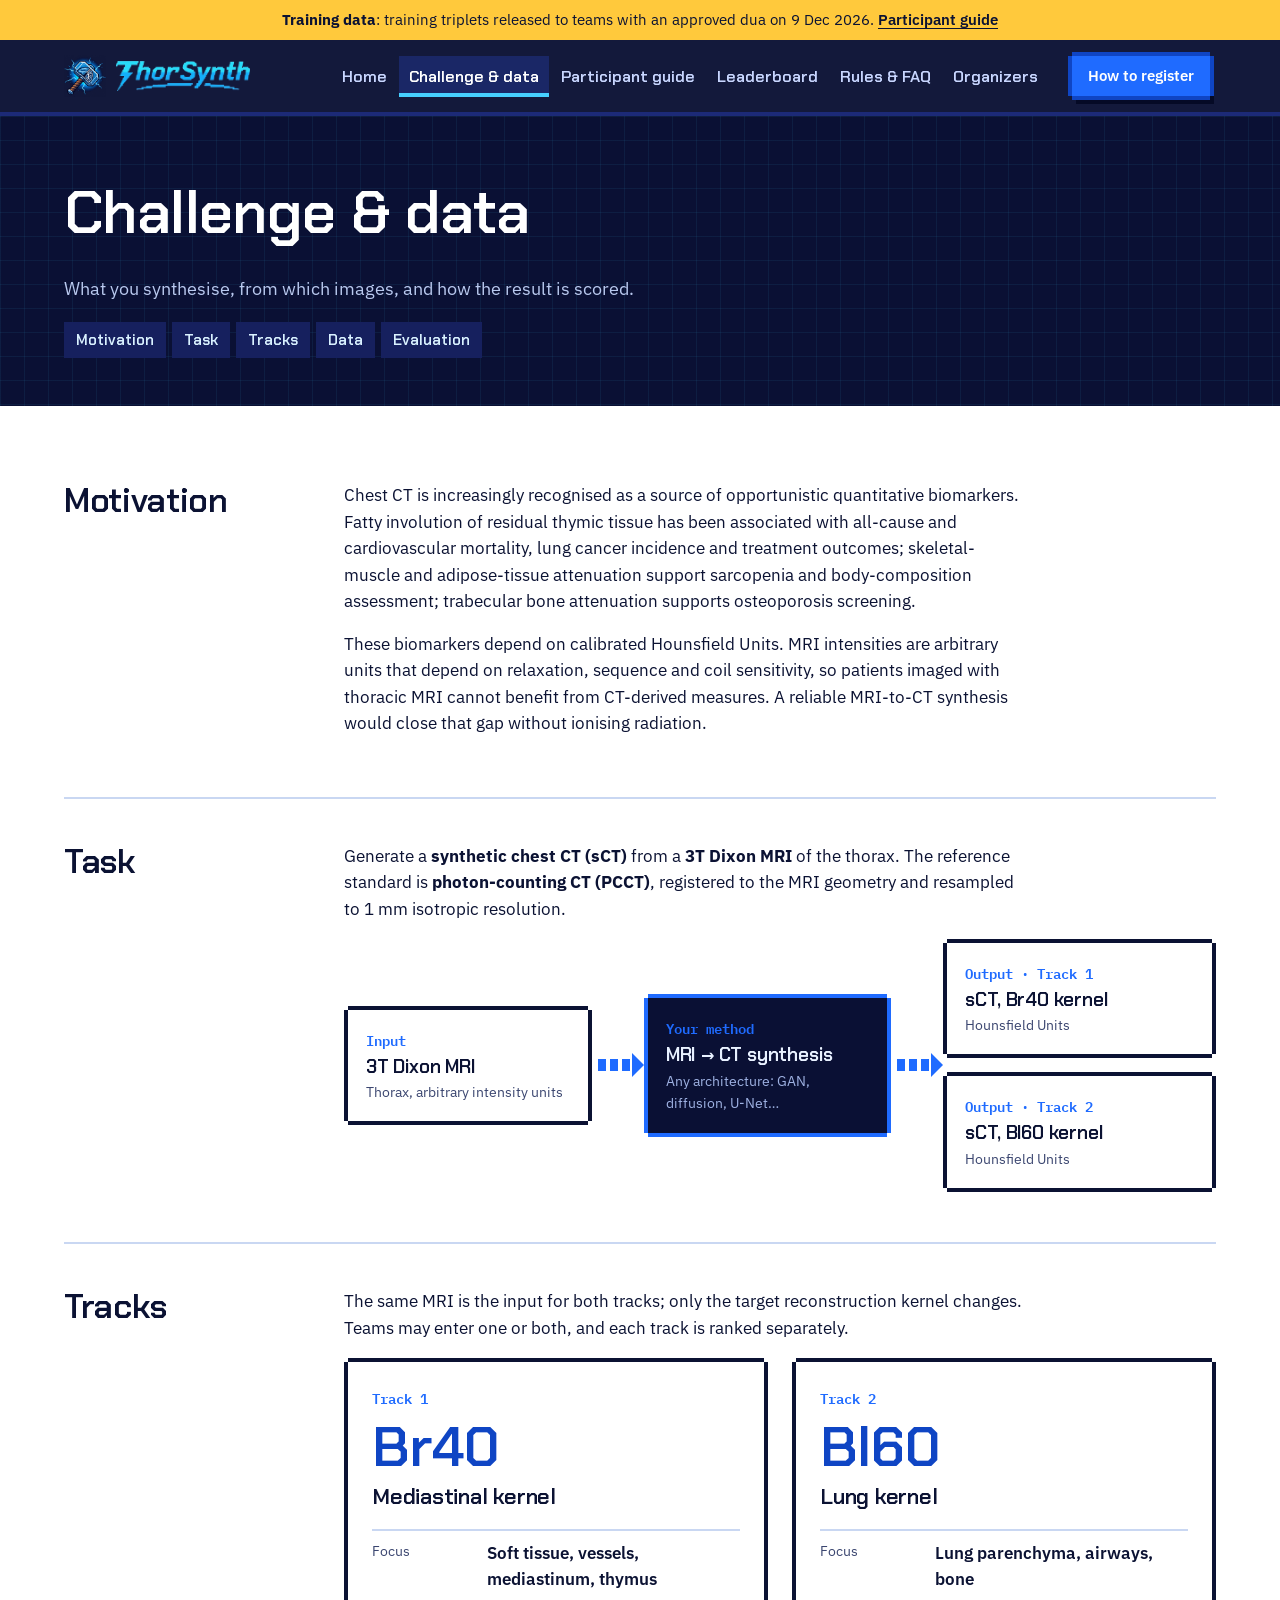
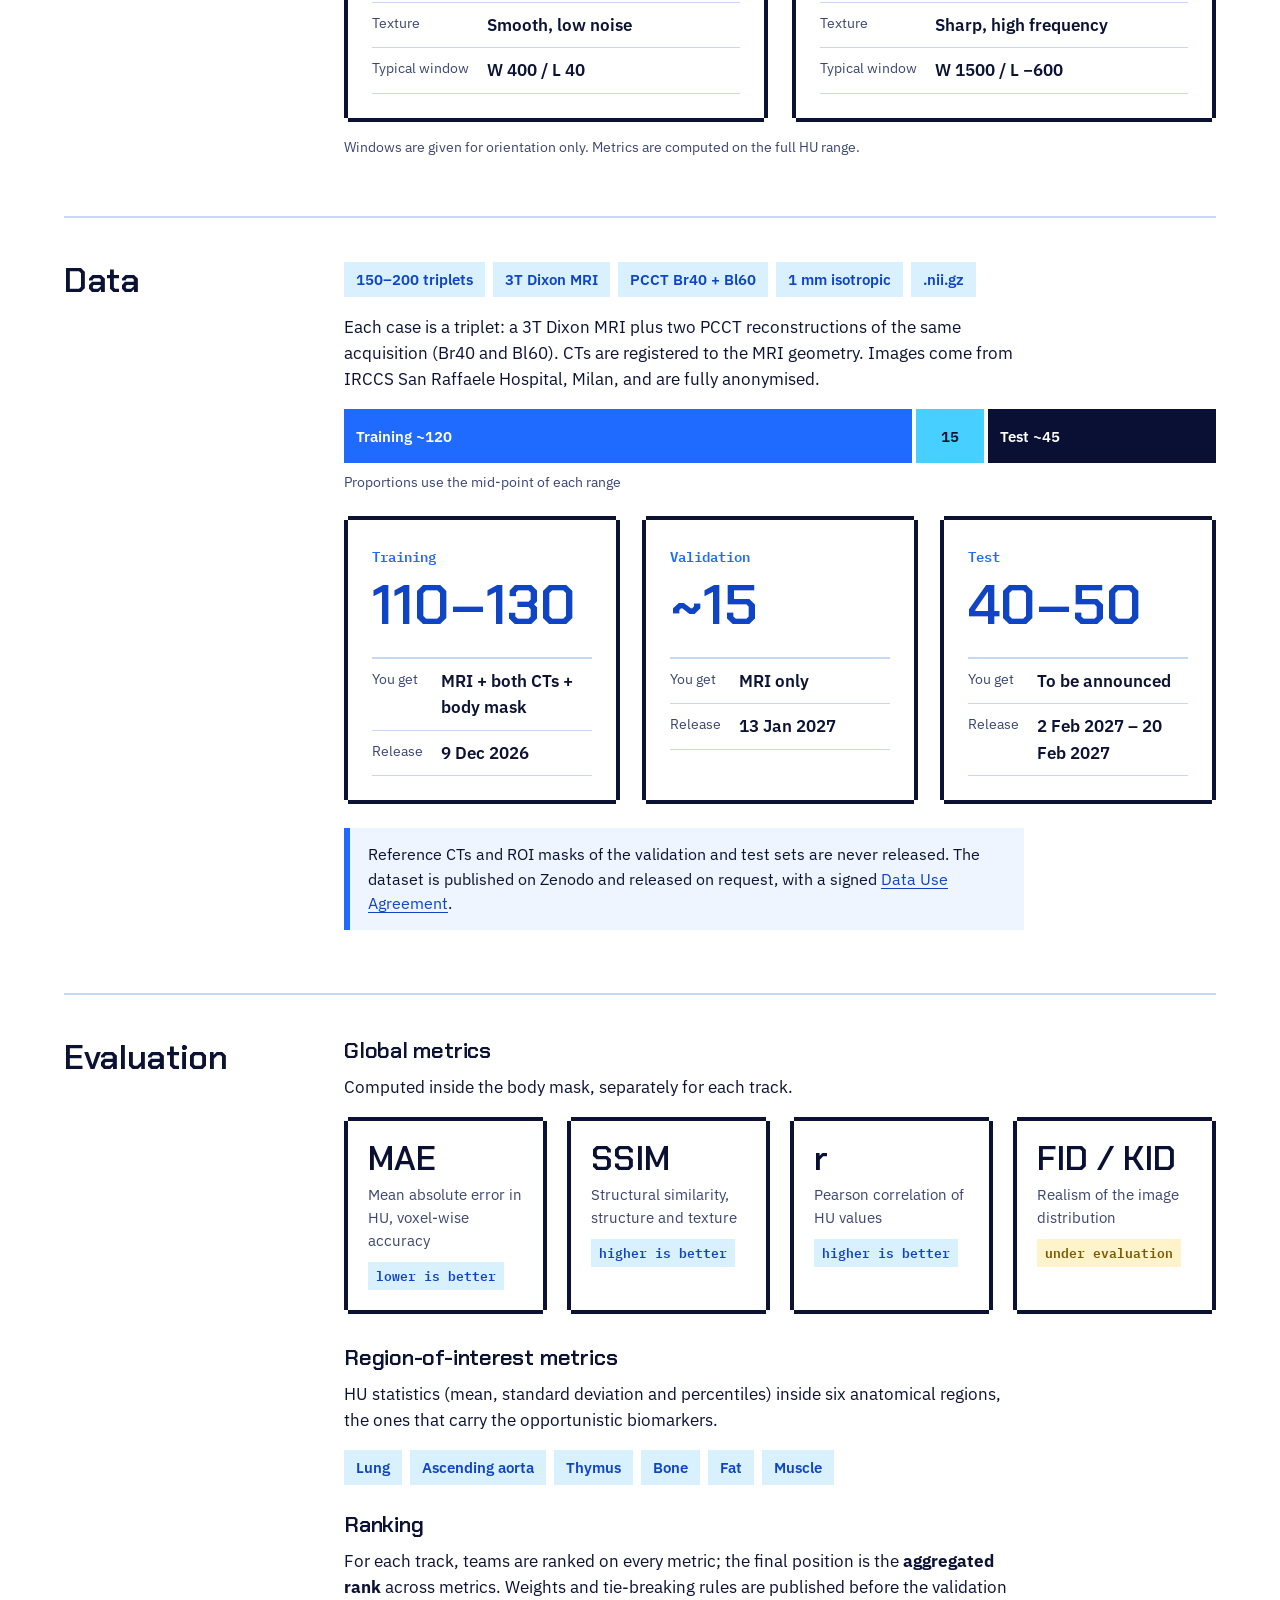
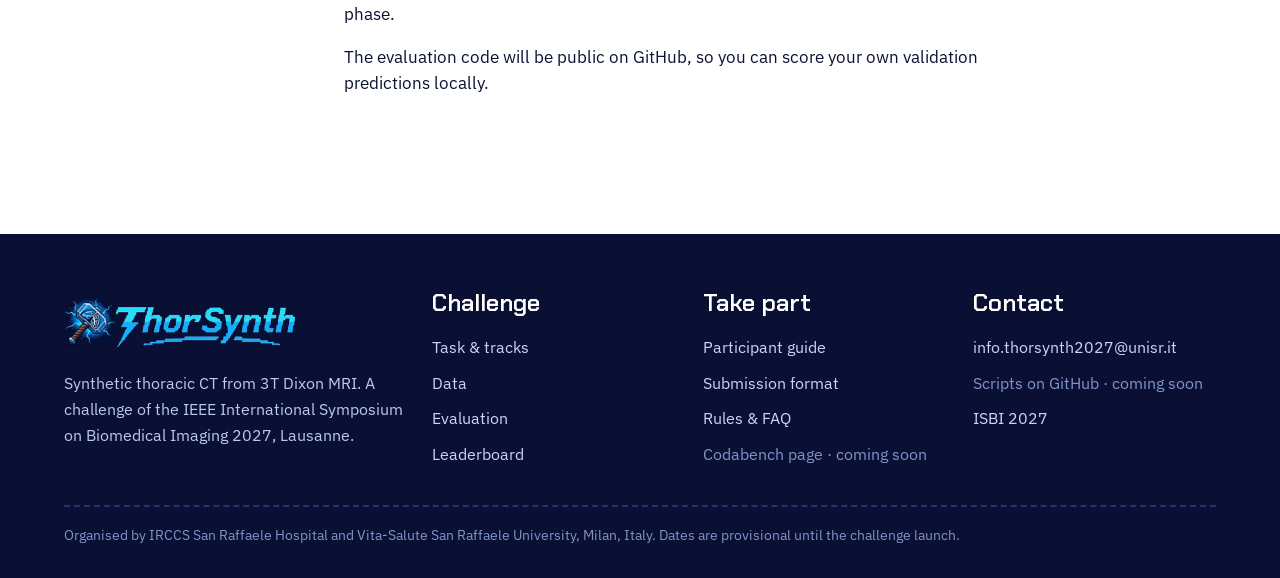
==== challenge.html @ 7ee0d890 "Add ThorSynth challenge website (first version) Static site for GitHub Pages: home, challenge & data" ====
<!DOCTYPE html>
<html lang="en">
<head>
<meta charset="utf-8">
<meta name="viewport" content="width=device-width, initial-scale=1">
<title>ThorSynth Challenge & data</title>
<link rel="icon" href="assets/favicon.png">
<link rel="preconnect" href="https://fonts.googleapis.com"><link rel="preconnect" href="https://fonts.gstatic.com" crossorigin>
<link href="https://fonts.googleapis.com/css2?family=IBM+Plex+Mono:wght@400;600&family=IBM+Plex+Sans:wght@400;600&family=Chakra+Petch:wght@600&display=swap" rel="stylesheet">
<link rel="stylesheet" href="assets/site.css">
</head>
<body data-page="challenge">
<main>
  <header class="page-head">
    <div class="wrap">
      <h1>Challenge & data</h1>
      <p>What you synthesise, from which images, and how the result is scored.</p>
      <nav class="toc" aria-label="On this page"><a href="#motivation">Motivation</a><a href="#task">Task</a><a href="#tracks">Tracks</a><a href="#data">Data</a><a href="#evaluation">Evaluation</a></nav>
    </div>
  </header>

  <section class="band"><div class="wrap">
    <div class="sec" id="motivation">
      <h2>Motivation</h2>
      <div>
        <p>Chest CT is increasingly recognised as a source of opportunistic quantitative biomarkers. Fatty involution of residual thymic tissue has been associated with all-cause and cardiovascular mortality, lung cancer incidence and treatment outcomes; skeletal-muscle and adipose-tissue attenuation support sarcopenia and body-composition assessment; trabecular bone attenuation supports osteoporosis screening.</p>
        <p>These biomarkers depend on calibrated Hounsfield Units. MRI intensities are arbitrary units that depend on relaxation, sequence and coil sensitivity, so patients imaged with thoracic MRI cannot benefit from CT-derived measures. A reliable MRI-to-CT synthesis would close that gap without ionising radiation.</p>
      </div>
    </div>

    <div class="sec" id="task">
      <h2>Task</h2>
      <div>
        <p>Generate a <b>synthetic chest CT (sCT)</b> from a <b>3T Dixon MRI</b> of the thorax. The reference standard is <b>photon-counting CT (PCCT)</b>, registered to the MRI geometry and resampled to 1 mm isotropic resolution.</p>
        <div class="flow" role="img" aria-label="Pipeline: 3T Dixon MRI goes into your model, which outputs a synthetic CT for the Br40 and the Bl60 kernel">
          <div class="px node"><div class="kicker">Input</div><h3>3T Dixon MRI</h3><div class="small">Thorax, arbitrary intensity units</div></div>
          <div class="arrow" aria-hidden="true"></div>
          <div class="px node ink"><div class="kicker">Your method</div><h3>MRI → CT synthesis</h3><div class="small">Any architecture: GAN, diffusion, U-Net…</div></div>
          <div class="arrow" aria-hidden="true"></div>
          <div class="outs">
            <div class="px node"><div class="kicker">Output · Track 1</div><h3>sCT, Br40 kernel</h3><div class="small">Hounsfield Units</div></div>
            <div class="px node"><div class="kicker">Output · Track 2</div><h3>sCT, Bl60 kernel</h3><div class="small">Hounsfield Units</div></div>
          </div>
        </div>
      </div>
    </div>

    <div class="sec" id="tracks">
      <h2>Tracks</h2>
      <div>
        <p>The same MRI is the input for both tracks; only the target reconstruction kernel changes. Teams may enter one or both, and each track is ranked separately.</p>
        <div class="grid g2" style="gap:24px">
          <article class="px pane"><div class="kicker">Track 1</div><div class="big">Br40</div><h3>Mediastinal kernel</h3>
            <dl class="spec"><dt>Focus</dt><dd>Soft tissue, vessels, mediastinum, thymus</dd><dt>Texture</dt><dd>Smooth, low noise</dd><dt>Typical window</dt><dd class="nowrap">W 400 / L 40</dd></dl></article>
          <article class="px pane"><div class="kicker">Track 2</div><div class="big">Bl60</div><h3>Lung kernel</h3>
            <dl class="spec"><dt>Focus</dt><dd>Lung parenchyma, airways, bone</dd><dt>Texture</dt><dd>Sharp, high frequency</dd><dt>Typical window</dt><dd class="nowrap">W 1500 / L −600</dd></dl></article>
        </div>
        <p class="small" style="margin-top:14px">Windows are given for orientation only. Metrics are computed on the full HU range.</p>
      </div>
    </div>

    <div class="sec" id="data">
      <h2>Data</h2>
      <div>
        <ul class="chips"><li>150–200 triplets</li><li>3T Dixon MRI</li><li>PCCT Br40 + Bl60</li><li>1 mm isotropic</li><li>.nii.gz</li></ul>
        <p>Each case is a triplet: a 3T Dixon MRI plus two PCCT reconstructions of the same acquisition (Br40 and Bl60). CTs are registered to the MRI geometry. Images come from IRCCS San Raffaele Hospital, Milan, and are fully anonymised.</p>
        <div class="split" role="img" aria-label="Approximate split: 120 training, 15 validation, 45 test cases"><div class="tr">Training ~120</div><div class="va">15</div><div class="te">Test ~45</div></div>
        <div class="legend"><span>Proportions use the mid-point of each range</span></div>
        <div class="grid g3" style="gap:22px">
          <article class="px pane"><div class="kicker">Training</div><div class="big">110–130</div><dl class="spec"><dt>You get</dt><dd>MRI + both CTs + body mask</dd><dt>Release</dt><dd class="nowrap" data-date="Training data"></dd></dl></article>
          <article class="px pane"><div class="kicker">Validation</div><div class="big">~15</div><dl class="spec"><dt>You get</dt><dd>MRI only</dd><dt>Release</dt><dd class="nowrap" data-date="Validation"></dd></dl></article>
          <article class="px pane"><div class="kicker">Test</div><div class="big">40–50</div><dl class="spec"><dt>You get</dt><dd>To be announced</dd><dt>Release</dt><dd data-date="Test"></dd></dl></article>
        </div>
        <p class="note" style="margin-top:24px">Reference CTs and ROI masks of the validation and test sets are never released. The dataset is published on Zenodo and released on request, with a signed <a href="participate.html#register">Data Use Agreement</a>.</p>
      </div>
    </div>

    <div class="sec" id="evaluation">
      <h2>Evaluation</h2>
      <div>
        <h3>Global metrics</h3>
        <p>Computed inside the body mask, separately for each track.</p>
        <div class="grid g4" style="gap:20px">
          <div class="px metric"><div class="abbr">MAE</div><p>Mean absolute error in HU, voxel-wise accuracy</p><span class="dir">lower is better</span></div>
          <div class="px metric"><div class="abbr">SSIM</div><p>Structural similarity, structure and texture</p><span class="dir">higher is better</span></div>
          <div class="px metric"><div class="abbr">r</div><p>Pearson correlation of HU values</p><span class="dir">higher is better</span></div>
          <div class="px metric"><div class="abbr">FID / KID</div><p>Realism of the image distribution</p><span class="dir tbd">under evaluation</span></div>
        </div>
        <h3 style="margin-top:32px">Region-of-interest metrics</h3>
        <p>HU statistics (mean, standard deviation and percentiles) inside six anatomical regions, the ones that carry the opportunistic biomarkers.</p>
        <ul class="chips"><li>Lung</li><li>Ascending aorta</li><li>Thymus</li><li>Bone</li><li>Fat</li><li>Muscle</li></ul>
        <h3 style="margin-top:28px">Ranking</h3>
        <p>For each track, teams are ranked on every metric; the final position is the <b>aggregated rank</b> across metrics. Weights and tie-breaking rules are published before the validation phase.</p>
        <p>The evaluation code will be public on <a data-link="github" href="#">GitHub</a>, so you can score your own validation predictions locally.</p>
      </div>
    </div>
  </div></section>
</main>
<script src="assets/config.js"></script>
<script src="assets/site.js"></script>
</body>
</html>
---- assets/site.css ----
/* VOICE   professional challenge site with an 8-bit accent, calm enough for a scientific audience
   IDEA    an 8-bit game screen: the logo is the title card, the timeline is a level bar, steps are levels
   PICTURE the ThorSynth hammer and the original pixel wordmark, large in the hero
   COLOUR  logo night navy ground, electric blue lead, ice cyan support, lightning yellow only for "now"
   TYPE    heading face in --hf (preview switcher), wordmark as image, IBM Plex Sans for text, IBM Plex Mono for code
   LAYOUT  dark bands (nav, hero, timeline, footer) alternating with white reading bands */

:root {
  color-scheme: light;
  --night: #0a1034;
  --deep: #121b52;
  --panel: #18246a;
  --blue: #1f6bff;
  --blue-d: #0f45c4;
  --cyan: #46cfff;
  --ice: #d9f1ff;
  --bolt: #ffc93c;
  --paper: #ffffff;
  --mist: #eef5ff;
  --ink: #0b1233;
  --ink-2: #3b4670;
  --line: #c9d7f2;
  --px: 4px;
  --max: 1180px;
  --hf: "Chakra Petch";
  --hs: 1;
  --hw: 600;
}
:root[data-theme=dark], :root[data-theme=light] { color-scheme: light; }
* { box-sizing: border-box; min-width: 0; }
html { scroll-padding-top: 84px; scroll-behavior: smooth; }
body { margin: 0; background: var(--paper); color: var(--ink); font: 16.5px/1.6 "IBM Plex Sans", system-ui, sans-serif; overflow-x: clip; }
img { max-width: 100%; }
a { color: var(--blue-d); text-underline-offset: 3px; }
a:focus-visible, button:focus-visible { outline: 3px solid var(--bolt); outline-offset: 3px; }
h1, h2, h3 { font-family: var(--hf), "IBM Plex Sans", sans-serif; font-weight: var(--hw); line-height: 1.08; letter-spacing: -.01em; margin: 0 0 .5em; text-wrap: balance; }
h1 { font-size: calc(clamp(44px, 7vw, 84px) * var(--hs)); }
h2 { font-size: calc(clamp(30px, 4vw, 44px) * var(--hs)); }
h3 { font-size: calc(22px * var(--hs)); }
p { margin: 0 0 1em; max-width: 68ch; }
code, pre { font-family: "IBM Plex Mono", ui-monospace, monospace; font-size: 14px; }
code { overflow-wrap: anywhere; }
.wrap { max-width: var(--max); margin: 0 auto; }
.band { padding: clamp(40px, 6vw, 88px) max(5vw, 16px); }
.dark { background: var(--night); color: #e8f1ff; }
.dark a { color: var(--cyan); }
.mist { background: var(--mist); }
.lede { font-size: 19px; color: var(--ink-2); max-width: 60ch; }
.dark .lede { color: #b9c9ef; }
.small { font-size: 14px; color: var(--ink-2); }
.dark .small { color: #9fb2e3; }
.nowrap { white-space: nowrap; }

/* pixel frame: notched corners, as on an 8-bit UI */
.px { position: relative; background: var(--paper); box-shadow: 0 calc(var(--px) * -1) 0 0 var(--c, var(--ink)), 0 var(--px) 0 0 var(--c, var(--ink)), calc(var(--px) * -1) 0 0 0 var(--c, var(--ink)), var(--px) 0 0 0 var(--c, var(--ink)); margin: var(--px); }
.px.lift { box-shadow: 0 calc(var(--px) * -1) 0 0 var(--c, var(--ink)), 0 var(--px) 0 0 var(--c, var(--ink)), calc(var(--px) * -1) 0 0 0 var(--c, var(--ink)), var(--px) 0 0 0 var(--c, var(--ink)), var(--px) calc(var(--px) * 2) 0 0 var(--sh, #b7c8ee), calc(var(--px) * 2) var(--px) 0 0 var(--sh, #b7c8ee); }
.dark .px { background: var(--deep); --c: #3954b8; --sh: #050820; }

/* buttons */
.btn { --c: var(--blue-d); display: inline-flex; align-items: center; gap: 10px; min-height: 48px; padding: 10px 22px; margin: 6px; font: 600 16px/1.2 "IBM Plex Sans", sans-serif; text-decoration: none; color: #fff; background: var(--blue); border: 0; cursor: pointer; box-shadow: 0 -4px 0 0 var(--c), 0 4px 0 0 var(--c), -4px 0 0 0 var(--c), 4px 0 0 0 var(--c), 4px 8px 0 0 #050a26; transition: transform .08s; }
.btn:hover { background: #3a7dff; }
.btn:active { transform: translate(3px, 3px); }
.btn.ghost { background: transparent; color: inherit; --c: currentColor; box-shadow: 0 -2px 0 0 var(--c), 0 2px 0 0 var(--c), -2px 0 0 0 var(--c), 2px 0 0 0 var(--c); }
.dark .btn.ghost { color: var(--ice); }
.btn.ghost:hover { background: rgba(70, 207, 255, .12); }
.btn .arr { font-family: var(--hf), sans-serif; }
.btn[aria-disabled=true] { background: #44507f; cursor: default; }
.btn-row { display: flex; flex-wrap: wrap; gap: 8px; margin: 22px -6px 0; }

/* announce + nav */
.announce { background: var(--bolt); color: var(--ink); font-size: 15px; padding: 8px max(5vw, 16px); text-align: center; }
.announce a { color: var(--ink); font-weight: 600; }
.nav { position: sticky; top: 0; z-index: 20; background: rgba(10, 16, 52, .96); backdrop-filter: blur(6px); border-bottom: 4px solid #1c2a78; }
.nav .wrap { display: flex; align-items: center; gap: 18px; padding: 10px max(5vw, 16px); max-width: calc(var(--max) + 10vw); }
.brand { display: flex; align-items: center; gap: 10px; text-decoration: none; }
.brand .m { width: 42px; height: 42px; }
.brand .w { height: 30px; width: auto; }
.links { display: flex; gap: 2px; margin-left: auto; flex-wrap: wrap; }
.links a { color: #c8d6ff; text-decoration: none; padding: 10px 12px; font: var(--hw) calc(16px * var(--hs)) var(--hf), sans-serif; }
.links a:hover, .links a[aria-current=page] { color: #fff; background: #1a2766; }
.links a[aria-current=page] { box-shadow: inset 0 -4px 0 var(--cyan); }
.nav .btn { min-height: 40px; padding: 6px 16px; font-size: 15px; white-space: nowrap; flex: none; }
@media (min-width: 1101px) { .links { flex-wrap: nowrap; } .links a { padding: 10px 10px; white-space: nowrap; } }
.menu { display: none; margin-left: auto; background: none; border: 0; color: #fff; font: 600 16px var(--hf), sans-serif; min-height: 44px; padding: 0 10px; cursor: pointer; }
@media (max-width: 1100px) {
  .menu { display: block; }
  .links { display: none; position: absolute; left: 0; right: 0; top: 100%; flex-direction: column; background: var(--night); padding: 8px max(5vw, 16px) 16px; border-bottom: 4px solid #1c2a78; }
  .nav.open .links { display: flex; }
  .nav .cta { display: none; }
}

/* hero */
.hero { background: radial-gradient(60% 70% at 72% 45%, #1b3aa8 0%, rgba(27, 58, 168, 0) 70%), linear-gradient(var(--night), var(--night)); position: relative; overflow: hidden; }
.hero::before { content: ""; position: absolute; inset: 0; background-image: linear-gradient(rgba(70, 207, 255, .07) 1px, transparent 1px), linear-gradient(90deg, rgba(70, 207, 255, .07) 1px, transparent 1px); background-size: 24px 24px; pointer-events: none; }
.hero .wrap { position: relative; display: grid; grid-template-columns: minmax(0, 1.1fr) minmax(0, 1fr); gap: clamp(24px, 4vw, 56px); align-items: center; }
.hero .lede { color: #c3d2f7; }
.hero h1 { margin: 0 0 .3em; font-size: 1px; line-height: 1; }
.hero h1 img { display: block; width: min(100%, 560px); height: auto; filter: drop-shadow(0 0 22px rgba(70, 207, 255, .35)); }
.hero .sub { font: var(--hw) calc(clamp(24px, 3vw, 34px) * var(--hs))/1.15 var(--hf), sans-serif; color: #fff; margin: 0 0 .6em; text-wrap: balance; }
.hammer { position: relative; }
.hammer img { display: block; width: 100%; height: auto; -webkit-mask-image: radial-gradient(closest-side, #000 72%, transparent 100%); mask-image: radial-gradient(closest-side, #000 72%, transparent 100%); }
@media (max-width: 860px) { .hammer { max-width: 300px; margin: 0 auto; order: -1; } }
.facts { display: flex; flex-wrap: wrap; gap: 10px 22px; margin: 18px 0 0; padding: 0; list-style: none; color: #c3d2f7; font-size: 15px; }
.facts b { color: #fff; font-weight: 600; }
@media (max-width: 860px) { .hero .wrap { grid-template-columns: minmax(0, 1fr); } }

/* stair-step edge between bands */
.steps-edge { height: 16px; background: linear-gradient(90deg, var(--night) 50%, transparent 50%) 0 8px / 32px 8px repeat-x, linear-gradient(var(--night), var(--night)) 0 0 / 100% 8px no-repeat; }
.steps-edge.up { transform: scaleY(-1); }

/* grids & cards */
.grid { display: grid; gap: 28px; }
.g2 { grid-template-columns: repeat(2, minmax(0, 1fr)); }
.g3 { grid-template-columns: repeat(3, minmax(0, 1fr)); }
.g4 { grid-template-columns: repeat(4, minmax(0, 1fr)); }
@media (max-width: 900px) { .g3, .g4 { grid-template-columns: repeat(2, minmax(0, 1fr)); } }
@media (max-width: 600px) { .g2, .g3, .g4 { grid-template-columns: minmax(0, 1fr); } }
.card { padding: 24px; }
.card h3 { margin-bottom: .35em; }
.card p:last-child { margin-bottom: 0; }
.head { display: flex; justify-content: space-between; align-items: end; gap: 20px; flex-wrap: wrap; margin-bottom: 28px; }
.head p { margin: 0; }

/* track cards */
.tag { display: inline-block; font: 600 13px "IBM Plex Mono", monospace; background: var(--ice); color: var(--blue-d); padding: 2px 8px; margin-bottom: 8px; }

/* level bar timeline */
.lvl { display: grid; grid-template-columns: repeat(var(--n), minmax(0, 1fr)); gap: 8px; margin: 28px 0 10px; }
.lvl .stop { position: relative; }
.lvl .bar { height: 22px; }
.lvl .stop.done .bar { background: repeating-linear-gradient(90deg, var(--cyan) 0 14px, #0a1034 14px 18px); box-shadow: 0 -4px 0 0 #2a3a8f, 0 4px 0 0 #2a3a8f; }
.lvl .stop.now .bar { background: repeating-linear-gradient(90deg, var(--bolt) 0 14px, #0a1034 14px 18px); box-shadow: 0 -4px 0 0 #7a6320, 0 4px 0 0 #7a6320; }
.lvl .stop.future .bar { background: none; outline: 3px dashed #4a5cb0; outline-offset: -3px; }
.lvl .when { font: var(--hw) calc(clamp(20px, 2vw, 24px) * var(--hs))/1.15 var(--hf), sans-serif; color: var(--cyan); margin-top: 16px; }
.lvl .stop.future .when { color: #8fb6ff; }
.lvl .stop.now .when { color: var(--bolt); }
.lvl .tbc { font: 600 12px "IBM Plex Mono", monospace; color: #9fb2e3; border: 1px dashed #6577c4; padding: 1px 5px; margin-left: 6px; vertical-align: middle; }
.lvl .what { font-weight: 600; color: #fff; margin-top: 4px; font-size: 17px; }
.lvl .txt { font-size: 14.5px; color: #9fb2e3; margin-top: 4px; }
.lvl .stop.today .what { color: var(--bolt); }
.lvl .stop.today .txt { color: #ffe39a; }
.lvl .you { position: absolute; top: -40px; left: 0; width: 32px; height: 32px; }
.next { display: flex; flex-wrap: wrap; gap: 8px 28px; align-items: baseline; margin-top: 30px; padding-top: 22px; border-top: 2px dashed #2a3a8f; }
.next .big { font: var(--hw) calc(clamp(32px, 5vw, 48px) * var(--hs)) var(--hf), sans-serif; color: var(--bolt); white-space: nowrap; }
@media (max-width: 1100px) and (min-width: 761px) { .lvl .txt { font-size: 13.5px; } .lvl .when { font-size: calc(19px * var(--hs)); white-space: normal; } }
@media (max-width: 760px) {
  .lvl { grid-template-columns: minmax(0, 1fr); gap: 0; margin-top: 10px; }
  .lvl .stop { display: grid; grid-template-columns: 16px minmax(0, 1fr); column-gap: 18px; padding-bottom: 20px; }
  .lvl .bar { grid-row: 1 / span 3; height: auto; width: 12px; }
  .lvl .stop.done .bar { box-shadow: -4px 0 0 0 #2a3a8f, 4px 0 0 0 #2a3a8f; background: repeating-linear-gradient(var(--cyan) 0 10px, #0a1034 10px 14px); }
  .lvl .stop.now .bar { box-shadow: -4px 0 0 0 #7a6320, 4px 0 0 0 #7a6320; background: repeating-linear-gradient(var(--bolt) 0 10px, #0a1034 10px 14px); }
  .lvl .when { margin-top: 0; }
  .lvl .you { display: none; }
}

/* quest steps */
.quest { counter-reset: q; }
.quest .card { display: flex; flex-direction: column; }
.quest .lv { font: 600 15px var(--hf), sans-serif; color: var(--blue); margin-bottom: 6px; }
.quest .card .more { margin-top: auto; padding-top: 12px; font-weight: 600; }

/* tables */
.scroll { overflow-x: auto; }
table.t { width: 100%; border-collapse: collapse; font-size: 15.5px; }
.t th, .t td { padding: 11px 12px; border-bottom: 1px solid var(--line); text-align: left; vertical-align: top; }
.t thead th { background: var(--night); color: #fff; font-weight: 600; border: 0; }
.t td.n, .t th.n { text-align: right; font-variant-numeric: tabular-nums; white-space: nowrap; }
.t tr.me td { background: #fff6d6; }
@media (max-width: 600px) {
  .t { font-size: 13.5px; } .t th, .t td { padding: 8px 6px; }
  .stack thead { display: none; } .stack tr { display: grid; padding-block: 10px; border-bottom: 1px solid var(--line); }
  .stack td { display: flex; justify-content: space-between; gap: 12px; border: 0; padding: 3px 0; text-align: right; }
  .stack td::before { content: attr(data-l); font-weight: 600; text-align: left; color: var(--ink-2); }
}

/* code */
.code { position: relative; background: #070b26; color: #d6e6ff; padding: 18px 20px; overflow-x: auto; margin: 4px 4px 20px; box-shadow: 0 -4px 0 0 #1c2a78, 0 4px 0 0 #1c2a78, -4px 0 0 0 #1c2a78, 4px 0 0 0 #1c2a78; }
.code pre { margin: 0; }
.copy { position: absolute; top: 8px; right: 8px; font: 600 13px "IBM Plex Sans", sans-serif; background: #1a2766; color: #fff; border: 0; padding: 8px 12px; min-height: 36px; cursor: pointer; }

/* page header for inner pages */
.page-head { background: var(--night); color: #fff; padding: clamp(36px, 5vw, 64px) max(5vw, 16px) clamp(28px, 4vw, 48px); position: relative; overflow: hidden; }
.page-head::before { content: ""; position: absolute; inset: 0; background-image: linear-gradient(rgba(70, 207, 255, .07) 1px, transparent 1px), linear-gradient(90deg, rgba(70, 207, 255, .07) 1px, transparent 1px); background-size: 24px 24px; }
.page-head .wrap { position: relative; }
.page-head h1 { font-size: calc(clamp(38px, 5.5vw, 60px) * var(--hs)); }
.page-head p { color: #b9c9ef; font-size: 18px; }
.toc { display: flex; gap: 6px; flex-wrap: wrap; margin-top: 18px; }
.toc a { color: var(--ice); text-decoration: none; padding: 8px 12px; background: #16205e; font: var(--hw) calc(15px * var(--hs)) var(--hf), sans-serif; }
.toc a:hover { background: #22308a; }

/* prose sections */
.sec { display: grid; grid-template-columns: 240px minmax(0, 1fr); gap: 40px; padding: 44px 0; border-top: 2px solid var(--line); }
.sec:first-child { border-top: 0; padding-top: 0; }
.sec > h2 { font-size: calc(clamp(26px, 3vw, 34px) * var(--hs)); }
@media (max-width: 820px) { .sec { grid-template-columns: minmax(0, 1fr); gap: 8px; } }
ul.clean { padding-left: 1.1em; margin: 0 0 1em; } ul.clean li { margin-bottom: 6px; }
ul.clean li::marker { content: "▪  "; color: var(--blue); }
.note { background: var(--mist); padding: 14px 18px; border-left: 6px solid var(--blue); margin: 0 0 1.2em; font-size: 15.5px; }
.note.warn { border-color: var(--bolt); background: #fff8e1; }
.chips { display: flex; flex-wrap: wrap; gap: 8px; margin: 0 0 1em; padding: 0; list-style: none; }
.chips li { background: var(--ice); color: var(--blue-d); padding: 6px 12px; font-weight: 600; font-size: 14.5px; }

/* leaderboard */
.tabs { display: flex; flex-wrap: wrap; gap: 6px; margin-bottom: 14px; }
.tabs button { font: 600 15px "IBM Plex Sans", sans-serif; min-height: 44px; padding: 8px 16px; border: 0; background: var(--mist); color: var(--ink); cursor: pointer; }
.tabs button[aria-pressed=true] { background: var(--night); color: #fff; box-shadow: inset 0 -4px 0 var(--cyan); }

/* people */
.person { padding: 20px; }
.person .ini { width: 56px; height: 56px; display: grid; place-items: center; font: 600 22px var(--hf), sans-serif; color: #fff; background: var(--blue); margin-bottom: 12px; box-shadow: 4px 4px 0 var(--night); }
.person h3 { font-size: 19px; margin-bottom: 2px; font-family: "IBM Plex Sans", sans-serif; font-weight: 600; letter-spacing: 0; }
.person p { font-size: 14.5px; color: var(--ink-2); margin: 0; }

/* FAQ */
details { border-bottom: 2px solid var(--line); padding: 14px 0; }
summary { cursor: pointer; font-weight: 600; font-size: 17px; list-style: none; display: flex; gap: 12px; min-height: 28px; }
summary::before { content: "+"; font: 600 20px/1 var(--hf), sans-serif; color: var(--blue); width: 16px; flex: none; }
details[open] summary::before { content: "−"; }
details p { margin: 10px 0 0 28px; }

/* footer */
.foot { background: var(--night); color: #b9c9ef; padding: 56px max(5vw, 16px) 32px; font-size: 16px; }
.foot .wrap { display: grid; grid-template-columns: 1.4fr 1fr 1fr 1fr; gap: 28px; }
.foot h4 { font: var(--hw) calc(24px * var(--hs))/1.1 var(--hf), sans-serif; color: #fff; margin: 0 0 14px; }
.foot .brand .w { height: 40px; }
.foot .brand .m { width: 52px; height: 52px; }
.foot a { color: #c8d6ff; display: block; padding: 5px 0; text-decoration: none; }
.foot a:hover { color: #fff; text-decoration: underline; }
.foot .legal { max-width: var(--max); margin: 32px auto 0; padding-top: 18px; border-top: 2px dashed #24317c; font-size: 13.5px; color: #8094c9; }
@media (max-width: 820px) { .foot .wrap { grid-template-columns: repeat(2, minmax(0, 1fr)); } }
@media (max-width: 480px) { .foot .wrap { grid-template-columns: minmax(0, 1fr); } }

.mock { font-size: 13.5px; color: var(--ink-2); font-style: italic; }
@media (prefers-reduced-motion: reduce) { html { scroll-behavior: auto; } .btn { transition: none; } }
.dark a.btn:not(.ghost) { color: #fff; }

/* panes, specs, flows */
.pane { padding: 24px; display: flex; flex-direction: column; }
.pane h3 { margin-bottom: .3em; }
.pane .go { margin-top: auto; padding-top: 14px; font-weight: 600; }
.kicker { font: 600 14px "IBM Plex Mono", monospace; color: var(--blue); margin-bottom: 6px; }
.dark .kicker { color: var(--cyan); }
.big { font: var(--hw) calc(clamp(40px, 5vw, 56px) * var(--hs))/1 var(--hf), sans-serif; color: var(--blue-d); margin: 4px 0 10px; }
.spec { margin: 14px 0 0; display: grid; grid-template-columns: max-content minmax(0, 1fr); border-top: 2px solid var(--line); }
.spec dt, .spec dd { margin: 0; padding: 9px 0; border-bottom: 1px solid var(--line); }
.spec dt { font-size: 14px; color: var(--ink-2); padding-right: 18px; }
.spec dd { font-weight: 600; }
.badge { width: 44px; height: 44px; display: grid; place-items: center; background: var(--night); color: var(--cyan); font: 600 15px "IBM Plex Mono", monospace; margin-bottom: 14px; box-shadow: 4px 4px 0 var(--blue); }

.flow { display: grid; grid-template-columns: minmax(0, 1fr) 40px minmax(0, 1fr) 40px minmax(0, 1.1fr); align-items: center; gap: 6px; margin: 8px 0 6px; }
.flow .node { padding: 18px; }
.flow .node.ink { background: var(--night); color: #e8f1ff; --c: var(--blue); }
.flow .node.ink .small { color: #9fb2e3; }
.flow .node h3 { font-size: calc(19px * var(--hs)); margin: 0 0 4px; }
.flow .arrow { height: 12px; background: repeating-linear-gradient(90deg, var(--blue) 0 8px, transparent 8px 12px); position: relative; }
.flow .arrow::after { content: ""; position: absolute; right: -6px; top: -6px; border: 12px solid transparent; border-left-color: var(--blue); border-right: 0; }
.flow .outs { display: grid; gap: 14px; }
@media (max-width: 760px) {
  .flow { grid-template-columns: minmax(0, 1fr); }
  .flow .arrow { width: 12px; height: 30px; margin: 0 auto; background: repeating-linear-gradient(var(--blue) 0 8px, transparent 8px 12px); }
  .flow .arrow::after { right: -6px; top: auto; bottom: -10px; border: 12px solid transparent; border-top-color: var(--blue); border-bottom: 0; }
}

.split { display: flex; height: 54px; gap: 4px; margin: 10px 0 8px; }
.split div { display: flex; align-items: center; padding: 0 12px; color: #fff; font-weight: 600; font-size: 14.5px; white-space: nowrap; overflow: hidden; }
.split .tr { flex: 120; background: var(--blue); }
.split .va { flex: 15; background: var(--cyan); color: var(--ink); justify-content: center; padding: 0; }
.split .te { flex: 45; background: var(--night); }
.legend { display: flex; flex-wrap: wrap; gap: 4px 18px; font-size: 14px; color: var(--ink-2); margin-bottom: 22px; }

.metric { padding: 20px; }
.metric .abbr { font: var(--hw) calc(34px * var(--hs))/1 var(--hf), sans-serif; color: var(--night); }
.metric .dir { display: inline-block; margin-top: 10px; font: 600 13px "IBM Plex Mono", monospace; padding: 3px 8px; background: var(--ice); color: var(--blue-d); }
.metric .dir.tbd { background: #fff3cc; color: #7a5a00; }
.metric p { font-size: 14.5px; color: var(--ink-2); margin: 8px 0 0; }

.phases { display: grid; grid-template-columns: minmax(0, 1fr) 56px minmax(0, 1fr); align-items: stretch; }
.phases .link { align-self: center; height: 12px; background: repeating-linear-gradient(90deg, var(--blue) 0 8px, transparent 8px 12px); }
@media (max-width: 760px) { .phases { grid-template-columns: minmax(0, 1fr); } .phases .link { width: 12px; height: 34px; margin: 0 auto; background: repeating-linear-gradient(var(--blue) 0 8px, transparent 8px 12px); } }

.vt { list-style: none; margin: 0; padding: 0; position: relative; }
.vt::before { content: ""; position: absolute; left: 9px; top: 20px; bottom: 20px; width: 4px; background: repeating-linear-gradient(var(--line) 0 8px, transparent 8px 12px); }
.vt li { position: relative; display: grid; grid-template-columns: 22px minmax(0, 270px) minmax(0, 1fr); gap: 0 22px; padding: 16px 0; align-items: baseline; }
.vt .dot { width: 22px; height: 22px; background: var(--paper); box-shadow: 0 -3px 0 0 var(--line), 0 3px 0 0 var(--line), -3px 0 0 0 var(--line), 3px 0 0 0 var(--line); margin-top: 2px; position: relative; z-index: 1; }
.vt .past .dot { background: var(--cyan); box-shadow: 0 -3px 0 0 var(--blue), 0 3px 0 0 var(--blue), -3px 0 0 0 var(--blue), 3px 0 0 0 var(--blue); }
.vt .future .dot { background: transparent; box-shadow: none; outline: 3px dashed #9fb0d8; outline-offset: -3px; }
.vt .today .d, .vt .today b { color: #8a6500; }
.vt .now .dot { background: var(--bolt); box-shadow: 0 -3px 0 0 var(--ink), 0 3px 0 0 var(--ink), -3px 0 0 0 var(--ink), 3px 0 0 0 var(--ink); }
.vt .d { font: var(--hw) calc(clamp(20px, 2.2vw, 24px) * var(--hs))/1.2 var(--hf), sans-serif; color: var(--blue-d); white-space: nowrap; }
.vt b { font-size: 18px; }
.vt span.t { font-size: 16.5px; }
.vt .past .d { color: var(--ink-2); }
.vt b { display: block; }
.vt span.t { color: var(--ink-2); }
@media (max-width: 600px) { .vt li { grid-template-columns: 22px minmax(0, 1fr); } .vt li > div:last-child { grid-column: 2; } }


/* leaderboard: high-score board */
.board { background: var(--night); color: #e8f1ff; padding: 18px 24px 8px; margin: 4px 4px 12px; box-shadow: 0 -4px 0 0 #3954b8, 0 4px 0 0 #3954b8, -4px 0 0 0 #3954b8, 4px 0 0 0 #3954b8, 10px 12px 0 0 #b7c8ee; }
.board-top { display: flex; justify-content: space-between; align-items: baseline; gap: 12px; flex-wrap: wrap; padding-bottom: 12px; font: var(--hw) calc(20px * var(--hs)) var(--hf), sans-serif; color: var(--cyan); }
.board .small { font-family: "IBM Plex Sans", sans-serif; color: #8fb6ff; }
.hs thead th { background: none; color: #8fb6ff; font: 600 13px "IBM Plex Mono", monospace; border-bottom: 3px solid #2a3a8f; padding: 10px 12px; }
.hs td { border-bottom: 2px dashed #1f2b70; padding: 14px 12px; vertical-align: middle; color: #e8f1ff; }
.hs tr:last-child td { border-bottom: 0; }
.hs td.n { font: 500 15.5px "IBM Plex Mono", monospace; }
.hs .team { font-weight: 600; }
.hs tr.me td { background: rgba(70, 207, 255, .08); }
.hs tr.empty td { padding: 32px 12px; text-align: center; color: #9fb2e3; }
.rk { display: inline-grid; place-items: center; width: 38px; height: 38px; font: var(--hw) calc(18px * var(--hs)) var(--hf), sans-serif; color: #c8d6ff; box-shadow: inset 0 0 0 2px #3954b8; }
.rk1 { background: var(--bolt); color: var(--ink); box-shadow: 3px 3px 0 #9a7412; }
.rk2 { background: #cfdaf0; color: var(--ink); box-shadow: 3px 3px 0 #7d8bab; }
.rk3 { background: #e0955a; color: var(--ink); box-shadow: 3px 3px 0 #8f5228; }
.pill { margin-left: 10px; font: 600 12px "IBM Plex Mono", monospace; color: var(--cyan); border: 1px dashed var(--cyan); padding: 2px 6px; vertical-align: middle; }
@media (max-width: 600px) { .board { padding: 14px 12px 4px; } .hs { min-width: 520px; } .hs td, .hs thead th { padding: 10px 6px; } .rk { width: 30px; height: 30px; } .pill { display: none; } }

/* leaderboard notice before the validation phase */
.locked { padding: clamp(28px, 4vw, 48px); max-width: 860px; --c: var(--blue); }
.locked h2 { margin: 6px 0 12px; }
.locked p { font-size: 18px; color: var(--ink-2); }
#lb[hidden], .locked[hidden] { display: none; }

/* links not public yet */
.soon { cursor: default; }
.soon em { font: 600 12px "IBM Plex Mono", monospace; font-style: normal; color: #7a5a00; background: #fff3cc; padding: 2px 6px; margin-left: 6px; white-space: nowrap; }
a.more.soon, .more.soon, .go.soon { color: var(--ink-2); }
.btn.soon { background: #44507f; box-shadow: 0 -4px 0 0 #2a3566, 0 4px 0 0 #2a3566, -4px 0 0 0 #2a3566, 4px 0 0 0 #2a3566; }
.btn.soon:active { transform: none; }
.btn.ghost.soon { background: transparent; }
.soon-f { display: block; padding: 5px 0; color: #8094c9; }
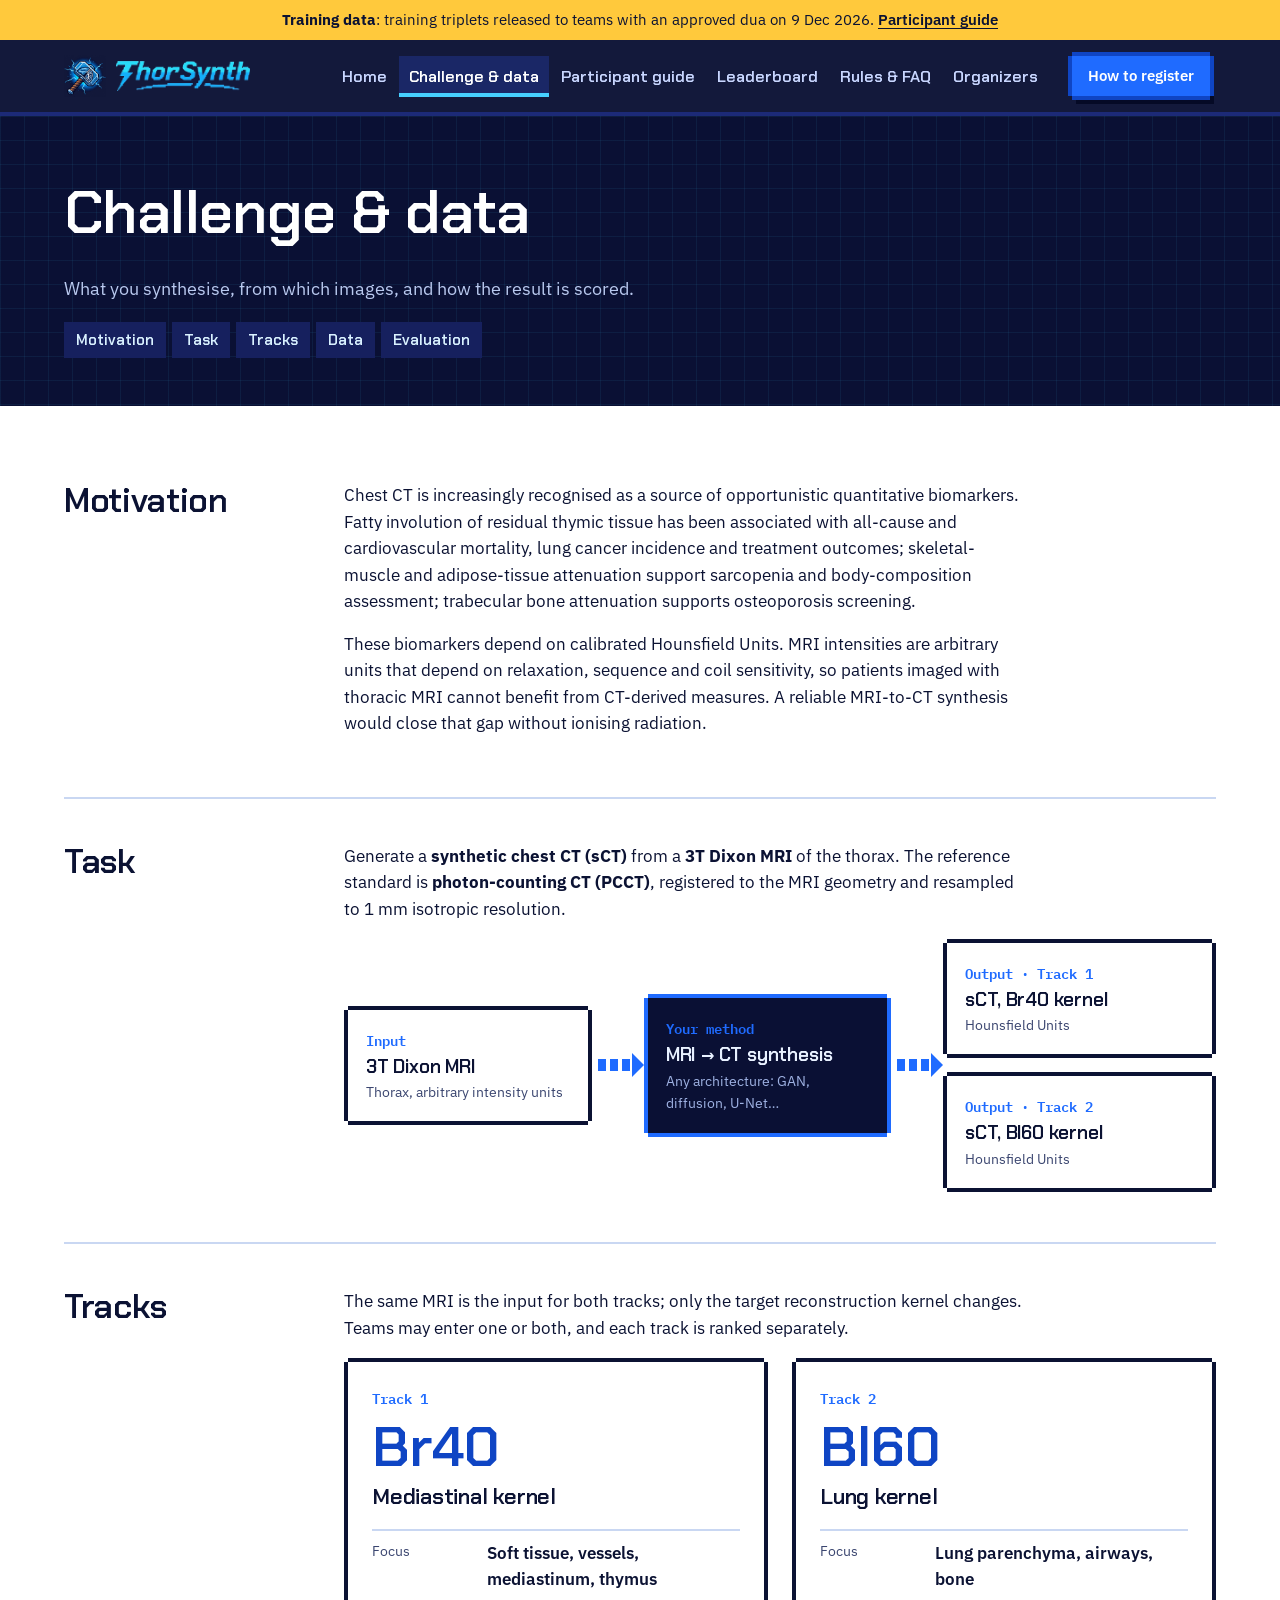
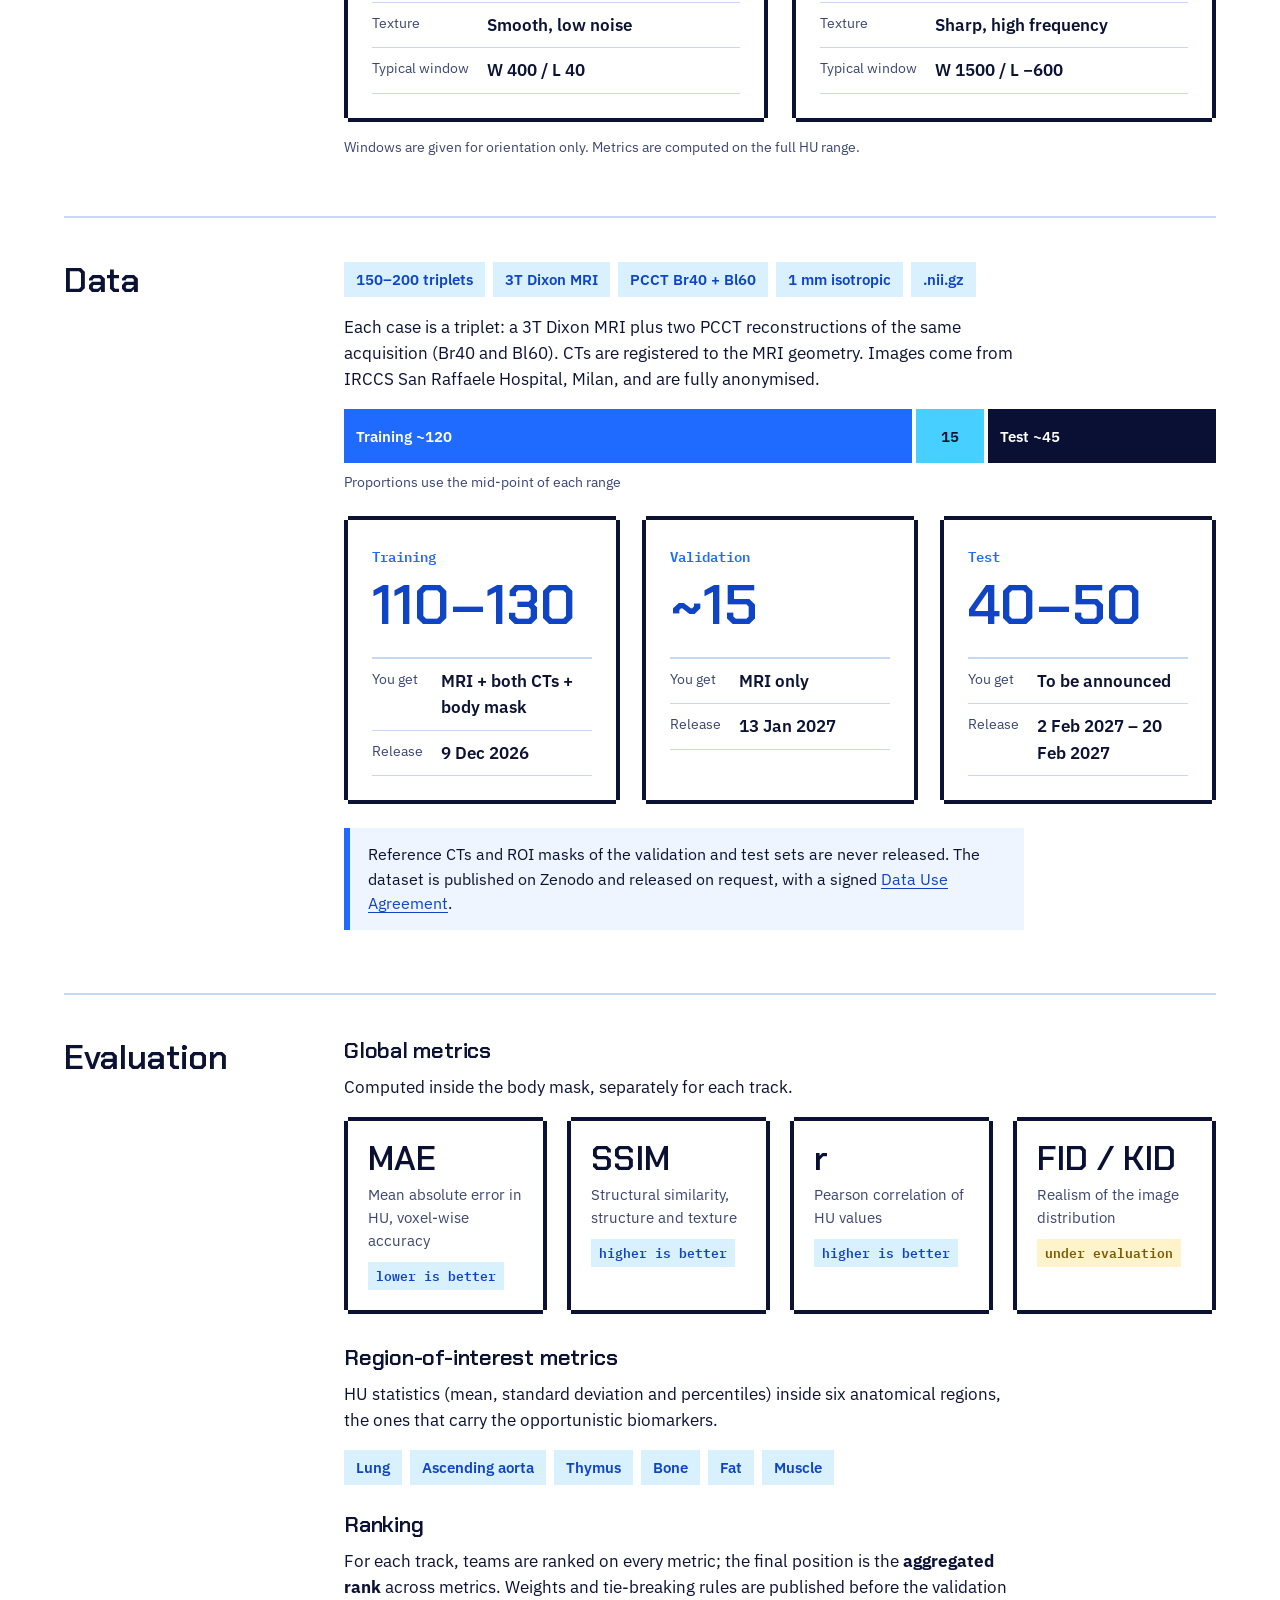
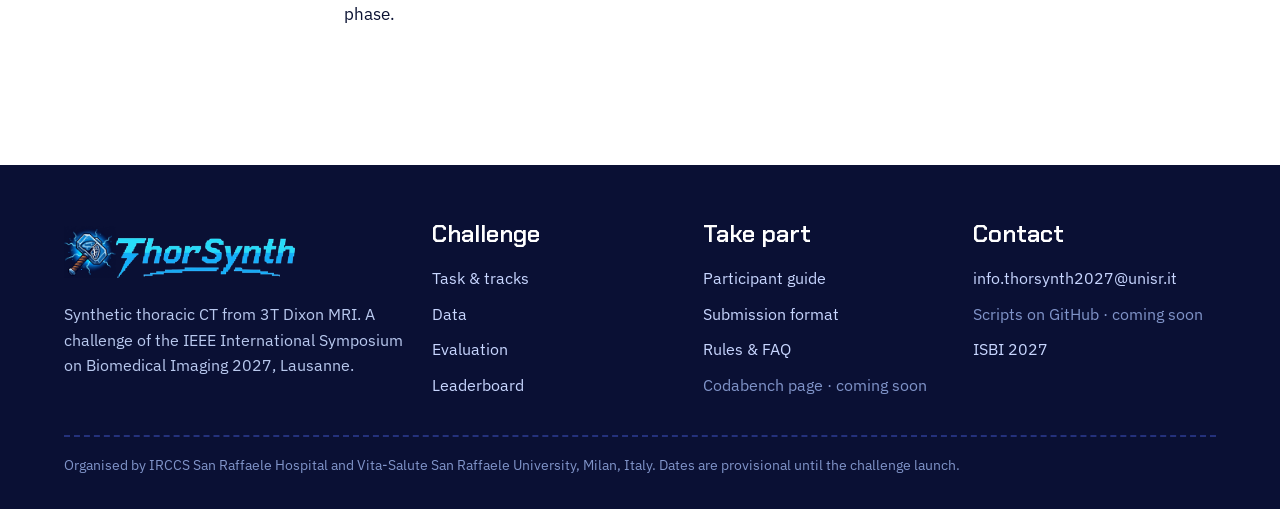
==== commit 4f09b847: "Sync texts with the content document (23 Nov) - Remove the two mentions of public evaluation code (E" ====
--- a/challenge.html
+++ b/challenge.html
@@ -91,7 +91,6 @@
         <ul class="chips"><li>Lung</li><li>Ascending aorta</li><li>Thymus</li><li>Bone</li><li>Fat</li><li>Muscle</li></ul>
         <h3 style="margin-top:28px">Ranking</h3>
         <p>For each track, teams are ranked on every metric; the final position is the <b>aggregated rank</b> across metrics. Weights and tie-breaking rules are published before the validation phase.</p>
-        <p>The evaluation code will be public on <a data-link="github" href="#">GitHub</a>, so you can score your own validation predictions locally.</p>
       </div>
     </div>
   </div></section>
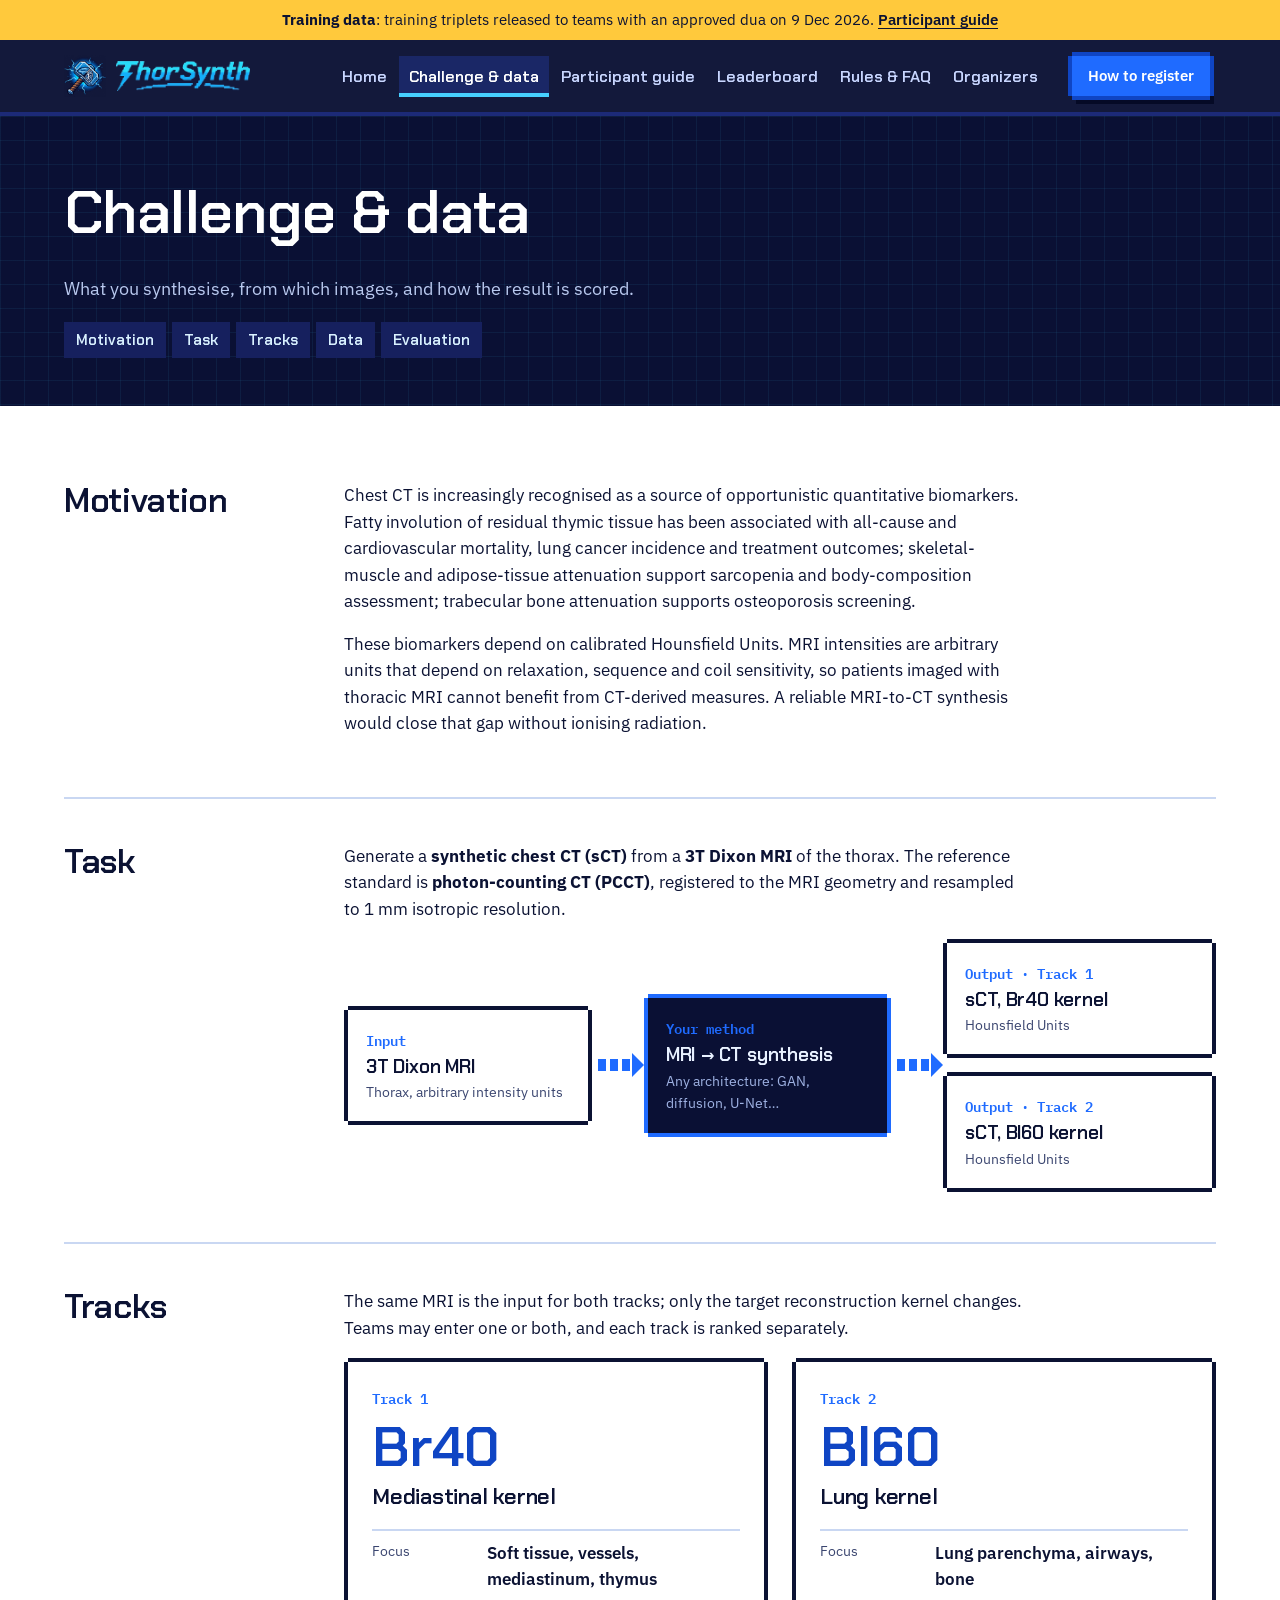
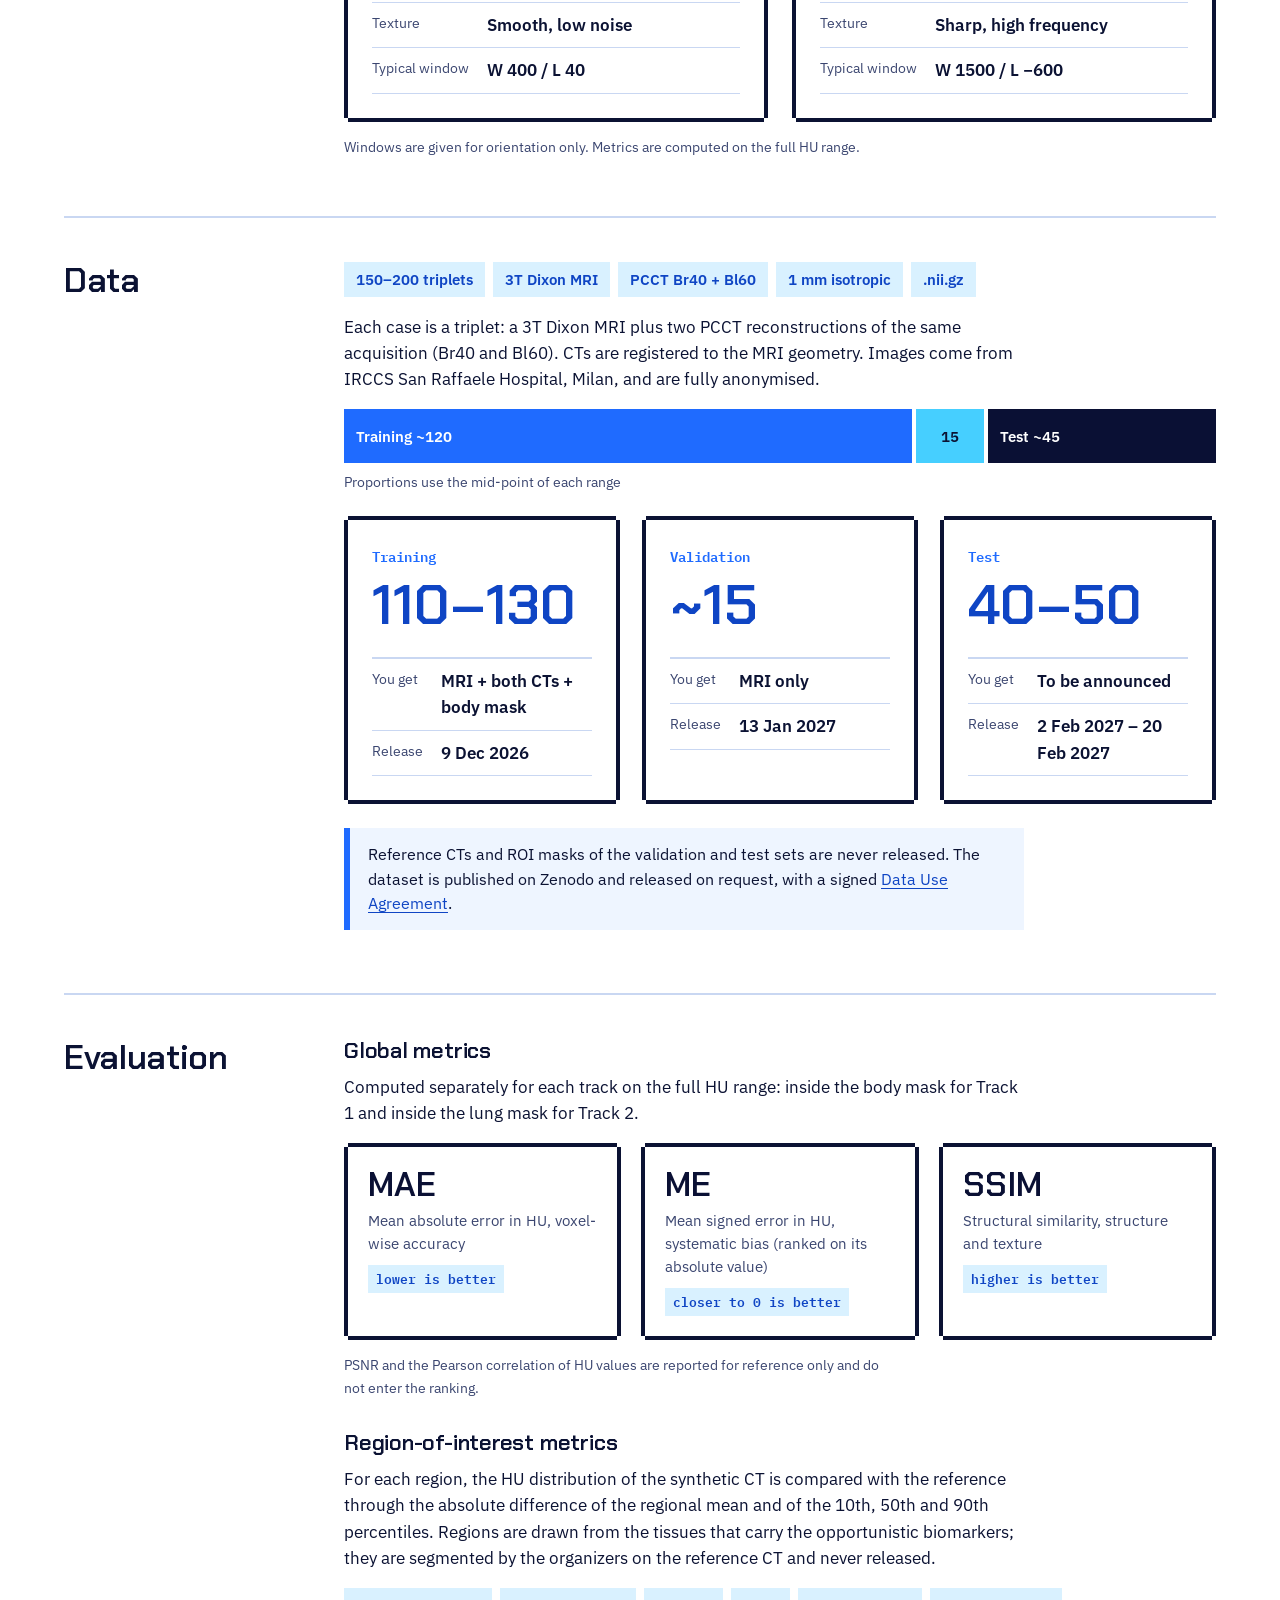
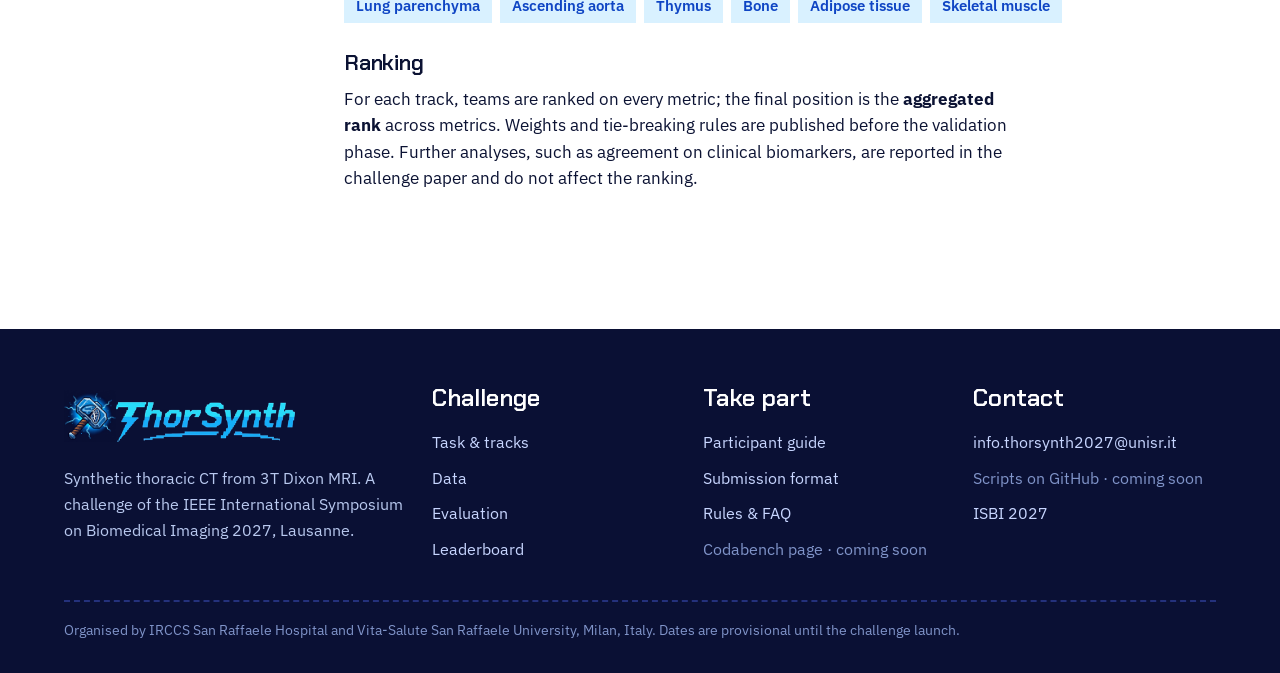
==== commit 5b10acfb: "Sync evaluation and leaderboard with the content document (24 Nov) - Global metrics: MAE, ME (ranked" ====
--- a/challenge.html
+++ b/challenge.html
@@ -79,18 +79,18 @@
       <h2>Evaluation</h2>
       <div>
         <h3>Global metrics</h3>
-        <p>Computed inside the body mask, separately for each track.</p>
-        <div class="grid g4" style="gap:20px">
+        <p>Computed separately for each track on the full HU range: inside the body mask for Track 1 and inside the lung mask for Track 2.</p>
+        <div class="grid g3" style="gap:20px">
           <div class="px metric"><div class="abbr">MAE</div><p>Mean absolute error in HU, voxel-wise accuracy</p><span class="dir">lower is better</span></div>
+          <div class="px metric"><div class="abbr">ME</div><p>Mean signed error in HU, systematic bias (ranked on its absolute value)</p><span class="dir">closer to 0 is better</span></div>
           <div class="px metric"><div class="abbr">SSIM</div><p>Structural similarity, structure and texture</p><span class="dir">higher is better</span></div>
-          <div class="px metric"><div class="abbr">r</div><p>Pearson correlation of HU values</p><span class="dir">higher is better</span></div>
-          <div class="px metric"><div class="abbr">FID / KID</div><p>Realism of the image distribution</p><span class="dir tbd">under evaluation</span></div>
         </div>
+        <p class="small" style="margin-top:14px">PSNR and the Pearson correlation of HU values are reported for reference only and do not enter the ranking.</p>
         <h3 style="margin-top:32px">Region-of-interest metrics</h3>
-        <p>HU statistics (mean, standard deviation and percentiles) inside six anatomical regions, the ones that carry the opportunistic biomarkers.</p>
-        <ul class="chips"><li>Lung</li><li>Ascending aorta</li><li>Thymus</li><li>Bone</li><li>Fat</li><li>Muscle</li></ul>
+        <p>For each region, the HU distribution of the synthetic CT is compared with the reference through the absolute difference of the regional mean and of the 10th, 50th and 90th percentiles. Regions are drawn from the tissues that carry the opportunistic biomarkers; they are segmented by the organizers on the reference CT and never released.</p>
+        <ul class="chips"><li>Lung parenchyma</li><li>Ascending aorta</li><li>Thymus</li><li>Bone</li><li>Adipose tissue</li><li>Skeletal muscle</li></ul>
         <h3 style="margin-top:28px">Ranking</h3>
-        <p>For each track, teams are ranked on every metric; the final position is the <b>aggregated rank</b> across metrics. Weights and tie-breaking rules are published before the validation phase.</p>
+        <p>For each track, teams are ranked on every metric; the final position is the <b>aggregated rank</b> across metrics. Weights and tie-breaking rules are published before the validation phase. Further analyses, such as agreement on clinical biomarkers, are reported in the challenge paper and do not affect the ranking.</p>
       </div>
     </div>
   </div></section>
